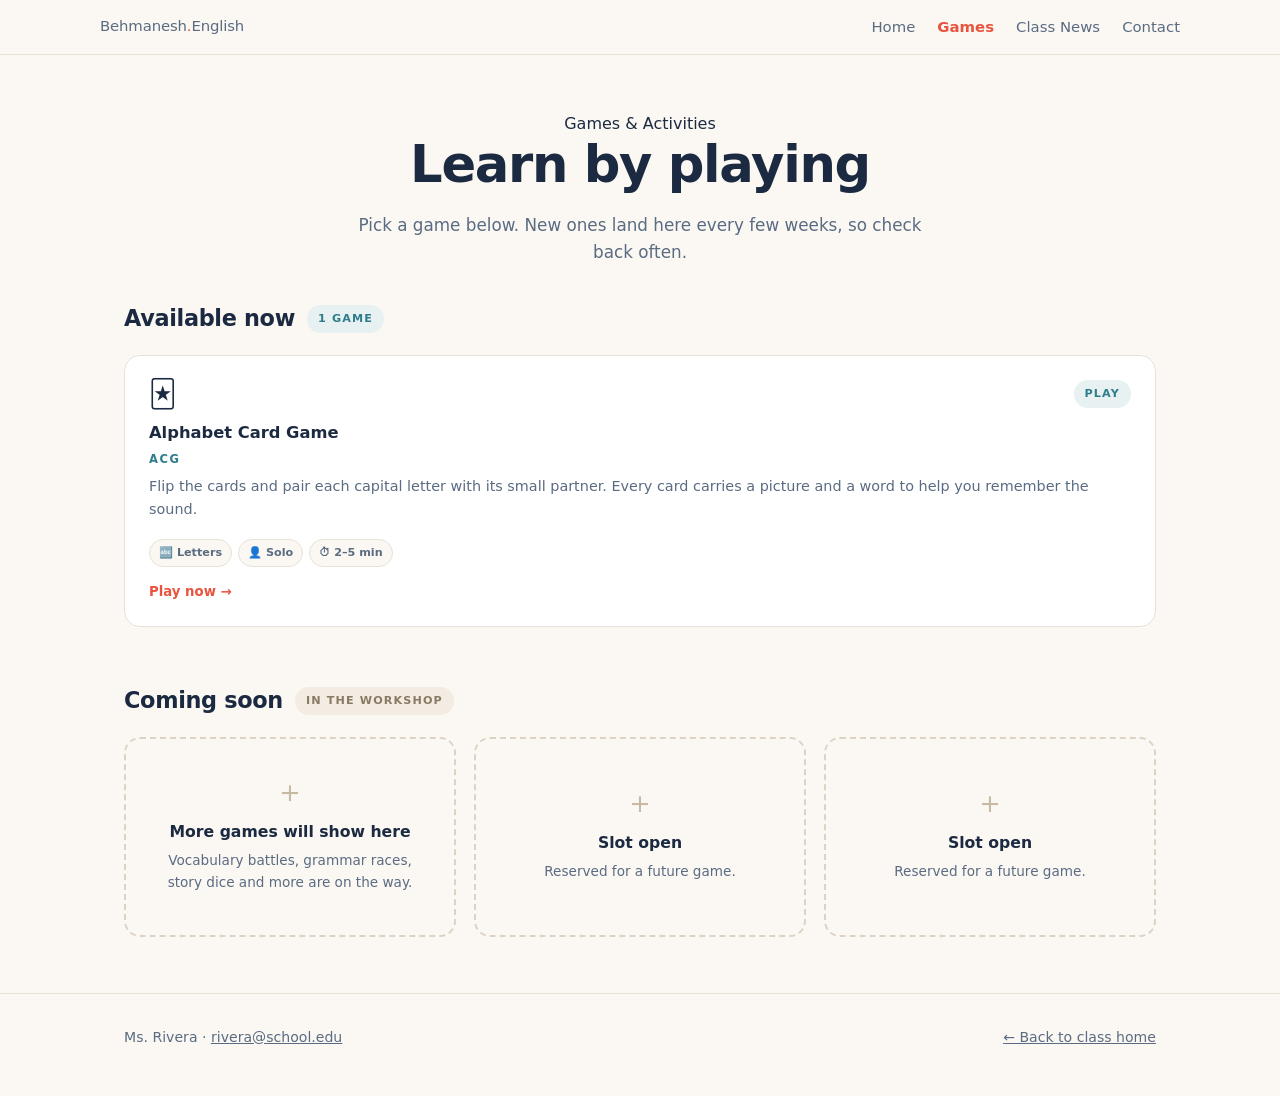
==== games/index.html @ 938a4d3a "Initial commit: Behmanesh.English — landing page, games hub, and ACG" ====
<!-- games/index.html -->
<!DOCTYPE html>
<html lang="en">
<head>
  <meta charset="UTF-8" />
  <meta name="viewport" content="width=device-width, initial-scale=1" />
  <title>Games &amp; Activities · Behmanesh.English</title>
  <link rel="stylesheet" href="../style.css" />
  <link rel="stylesheet" href="style.css" />
</head>
<body>

<header>
  <div class="wrap nav">
    <a class="brand" href="../index.html">Behmanesh<span>.</span>English</a>
    <ul>
      <li><a href="../index.html">Home</a></li>
      <li><a href="index.html" class="active">Games</a></li>
      <li><a href="../index.html#news">Class News</a></li>
      <li><a href="../index.html#contact">Contact</a></li>
    </ul>
  </div>
</header>

<main class="wrap">

  <section class="hero hero-compact">
    <span class="eyebrow">Games &amp; Activities</span>
    <h1>Learn by playing</h1>
    <p>Pick a game below. New ones land here every few weeks, so check back often.</p>
  </section>

  <section id="available">
    <div class="section-head">
      <h2>Available now</h2>
      <span class="pill pill-live">1 game</span>
    </div>
    <div class="grid">

      <a class="card card-game" href="acg/index.html">
        <div class="card-top">
          <span class="card-icon">🃏</span>
          <span class="pill pill-live">Play</span>
        </div>
        <h3>Alphabet Card Game</h3>
        <p class="acronym">ACG</p>
        <p>Flip the cards and pair each capital letter with its small partner. Every card carries a picture and a word to help you remember the sound.</p>
        <div class="meta">
          <span>🔤 Letters</span>
          <span>👤 Solo</span>
          <span>⏱ 2–5 min</span>
        </div>
        <span class="card-link">Play now →</span>
      </a>

    </div>
  </section>

  <section id="soon">
    <div class="section-head">
      <h2>Coming soon</h2>
      <span class="pill pill-soon">In the workshop</span>
    </div>
    <div class="grid">

      <div class="card card-soon">
        <span class="plus">+</span>
        <h3>More games will show here</h3>
        <p>Vocabulary battles, grammar races, story dice and more are on the way.</p>
      </div>

      <div class="card card-soon">
        <span class="plus">+</span>
        <h3>Slot open</h3>
        <p>Reserved for a future game.</p>
      </div>

      <div class="card card-soon">
        <span class="plus">+</span>
        <h3>Slot open</h3>
        <p>Reserved for a future game.</p>
      </div>

    </div>
  </section>

</main>

<footer>
  <div class="wrap foot">
    <p>Ms. Rivera · <a href="mailto:rivera@school.edu">rivera@school.edu</a></p>
    <p><a href="../index.html">← Back to class home</a></p>
  </div>
</footer>

<div class="toast" id="toast" role="status" aria-live="polite"></div>
<script src="script.js"></script>
</body>
</html>
---- style.css ----
/* style.css */
:root{
  --ink:#1b2a41;
  --ink-soft:#5a6b82;
  --accent:#e8543f;
  --teal:#2f7d8c;
  --bg:#fbf8f3;
  --card:#ffffff;
  --line:#e8e1d6;
  --radius:16px;
}
*{box-sizing:border-box;margin:0;padding:0}
body{
  font-family:system-ui,-apple-system,"Segoe UI",Roboto,sans-serif;
  background:var(--bg);
  color:var(--ink);
  line-height:1.6;
  -webkit-font-smoothing:antialiased;
}
.wrap{max-width:1080px;margin:0 auto;padding:0 24px}
a{color:inherit}

/* ---------- header ---------- */
header{
  position:sticky;top:0;z-index:20;
  background:rgba(251,248,243,.88);
  backdrop-filter:blur(10px);
  border-bottom:1px solid var(--line);
}
.nav{display:flex;align-items:center;justify-content:space-between;gap:20px;padding:14px 0;flex-wrap:wrap}
.brand{font-weight:800;letter-spacing:-.01em;font-size:1.05rem;text-decoration:none}
.brand span{color:var(--accent)}
.nav ul{display:flex;gap:22px;list-style:none;flex-wrap:wrap}
.nav a{text-decoration:none;font-size:.93rem;color:var(--ink-soft);font-weight:500}
.nav a:hover{color:var(--accent)}

/* ---------- hero ---------- */
.hero{padding:72px 0 48px;text-align:center}
/* .eyebrow{
  display:inline-block;font-size:.78rem;font-weight:700;letter-spacing:.12em;
  text-transform:uppercase;color:var(--teal);background:#e7f1f2;
  padding:6px 14px;border-radius:999px;margin-bottom:20px;
} */
h1{font-size:clamp(2rem,5.5vw,3.2rem);line-height:1.12;letter-spacing:-.025em;font-weight:800}
.hero p{max-width:600px;margin:18px auto 0;color:var(--ink-soft);font-size:1.05rem}
.actions{display:flex;gap:12px;justify-content:center;flex-wrap:wrap;margin-top:30px}
.btn{
  display:inline-block;padding:12px 24px;border-radius:999px;font-weight:600;
  font-size:.95rem;text-decoration:none;border:1px solid transparent;cursor:pointer;
  font-family:inherit;transition:transform .15s ease, box-shadow .15s ease, background .15s;
}
.btn:hover{transform:translateY(-2px)}
.btn-primary{background:var(--accent);color:#fff;box-shadow:0 6px 16px rgba(232,84,63,.28)}
.btn-primary:hover{background:#d9452f}
.btn-ghost{background:#fff;border-color:var(--line);color:var(--ink)}
.btn-ghost:hover{border-color:#cfc5b5}
.surprise{margin-top:22px;font-size:.95rem;color:var(--teal);font-weight:600;min-height:26px}

/* ---------- word of the day ---------- */
.wotd{
  display:flex;gap:20px;align-items:flex-start;flex-wrap:wrap;
  background:var(--card);border:1px solid var(--line);border-left:5px solid var(--accent);
  border-radius:var(--radius);padding:22px 26px;margin-bottom:56px;
}
.wotd-label{font-size:.75rem;font-weight:700;letter-spacing:.12em;text-transform:uppercase;color:var(--accent)}
.wotd h3{font-size:1.5rem;letter-spacing:-.01em;margin-top:2px}
.wotd .pos{font-style:italic;color:var(--ink-soft);font-weight:400;font-size:1rem}
.wotd p{color:var(--ink-soft);margin-top:6px;font-size:.95rem}
.wotd .example{color:var(--ink);font-style:italic;margin-top:10px}
.wotd-body{flex:1;min-width:240px}

/* ---------- sections ---------- */
section{padding-bottom:56px}
h2{font-size:1.4rem;letter-spacing:-.015em;margin-bottom:8px}
.section-sub{color:var(--ink-soft);font-size:.95rem;margin-bottom:26px}

.grid{display:grid;grid-template-columns:repeat(auto-fit,minmax(250px,1fr));gap:18px}
.card{
  display:flex;flex-direction:column;gap:6px;
  background:var(--card);border:1px solid var(--line);border-radius:var(--radius);
  padding:24px;text-decoration:none;
  transition:transform .18s ease, box-shadow .18s ease, border-color .18s ease;
}
.card:hover{transform:translateY(-4px);box-shadow:0 14px 28px rgba(27,42,65,.09);border-color:#dcd3c4}
.card-icon{font-size:1.7rem;line-height:1}
.card h3{font-size:1.02rem;margin-top:6px}
.card p{font-size:.9rem;color:var(--ink-soft);flex:1}
.card-link{font-size:.83rem;font-weight:700;color:var(--accent);margin-top:8px}

/* ---------- announcements ---------- */
.news{list-style:none;display:flex;flex-direction:column;gap:12px}
.news li{
  display:flex;gap:16px;align-items:baseline;
  background:var(--card);border:1px solid var(--line);border-radius:12px;padding:16px 20px;
}
.news time{font-size:.78rem;font-weight:700;color:var(--teal);white-space:nowrap;text-transform:uppercase;letter-spacing:.06em}
.news p{font-size:.94rem}

/* ---------- footer ---------- */
footer{border-top:1px solid var(--line);padding:32px 0 48px;color:var(--ink-soft);font-size:.88rem}
.foot{display:flex;justify-content:space-between;gap:16px;flex-wrap:wrap}

@media (max-width:560px){
  .hero{padding:48px 0 36px}
  .nav ul{gap:16px}
}
---- games/style.css ----
/* games/style.css
   Adds to the shared theme in ../style.css — doesn't replace it. */

/* ---------- active nav state ---------- */
.nav a.active{color:var(--accent);font-weight:600}

/* ---------- tighter hero for inner pages ---------- */
.hero-compact{padding:56px 0 36px}

/* ---------- section heading row ---------- */
.section-head{
  display:flex;align-items:center;gap:12px;flex-wrap:wrap;
  margin-bottom:18px;
}
.section-head h2{margin-bottom:0}

/* ---------- pills ---------- */
.pill{
  display:inline-block;white-space:nowrap;
  font-size:.7rem;font-weight:800;letter-spacing:.1em;text-transform:uppercase;
  padding:5px 11px;border-radius:999px;
}
.pill-live{background:#e7f1f2;color:var(--teal)}
.pill-soon{background:#f2ece2;color:#8a7a63}

/* ---------- game card ---------- */
.card-game{position:relative}
.card-top{
  display:flex;align-items:flex-start;justify-content:space-between;gap:10px;
}
.card-game .acronym{
  font-size:.72rem;font-weight:800;letter-spacing:.14em;
  text-transform:uppercase;color:var(--teal);margin-top:-2px;
}
.card-game .meta{
  display:flex;flex-wrap:wrap;gap:6px;margin-top:12px;
}
.card-game .meta span{
  font-size:.7rem;font-weight:600;color:var(--ink-soft);
  background:var(--bg);border:1px solid var(--line);
  padding:4px 9px;border-radius:999px;
}

/* ---------- placeholder / ghost cards ---------- */
.card-soon{
  justify-content:center;align-items:center;text-align:center;
  background:transparent;
  border:2px dashed #ddd3c4;
  box-shadow:none;
  min-height:200px;
  cursor:default;
}
.card-soon:hover{transform:none;box-shadow:none;border-color:#cfc0aa}
.card-soon .plus{
  font-size:1.6rem;font-weight:300;line-height:1;color:#c8b9a2;
}
.card-soon h3{font-size:.98rem;color:var(--ink);margin-top:8px}
.card-soon p{font-size:.85rem;flex:0}

/* ---------- toast ---------- */
.toast{
  position:fixed;left:50%;bottom:28px;z-index:60;
  transform:translate(-50%,20px);
  background:var(--ink);color:#fff;
  font-size:.88rem;font-weight:600;
  padding:12px 22px;border-radius:999px;
  box-shadow:0 12px 30px rgba(27,42,65,.28);
  opacity:0;pointer-events:none;
  transition:opacity .25s ease, transform .25s ease;
  max-width:calc(100vw - 40px);text-align:center;
}
.toast.show{opacity:1;transform:translate(-50%,0)}

/* ---------- responsive ---------- */
@media (max-width:560px){
  .hero-compact{padding:36px 0 26px}
  .card-soon{min-height:150px}
}

@media (prefers-reduced-motion: reduce){
  *{transition-duration:.001ms !important}
}
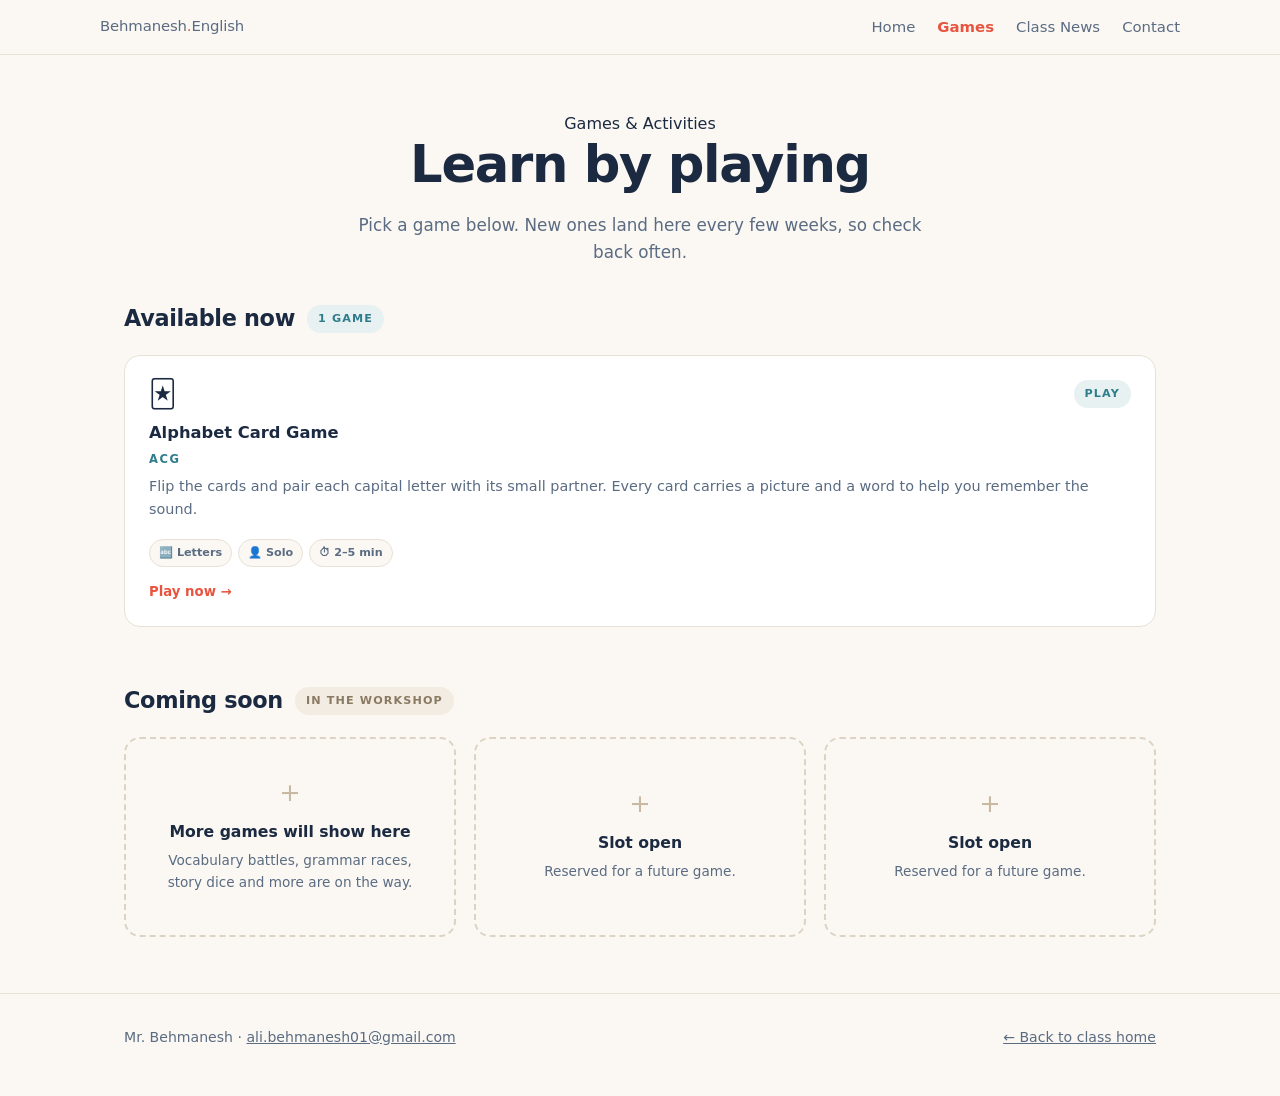
==== commit 644280a8: "## Running locally No build step. Just open `index.html` in a browser.  > If you click **Games** fro" ====
--- a/games/index.html
+++ b/games/index.html
@@ -88,7 +88,7 @@
 
 <footer>
   <div class="wrap foot">
-    <p>Ms. Rivera · <a href="mailto:rivera@school.edu">rivera@school.edu</a></p>
+    <p>Mr. Behmanesh · <a href="mailto:ali.behmanesh01@gmail.com">ali.behmanesh01@gmail.com</a></p>
     <p><a href="../index.html">← Back to class home</a></p>
   </div>
 </footer>
